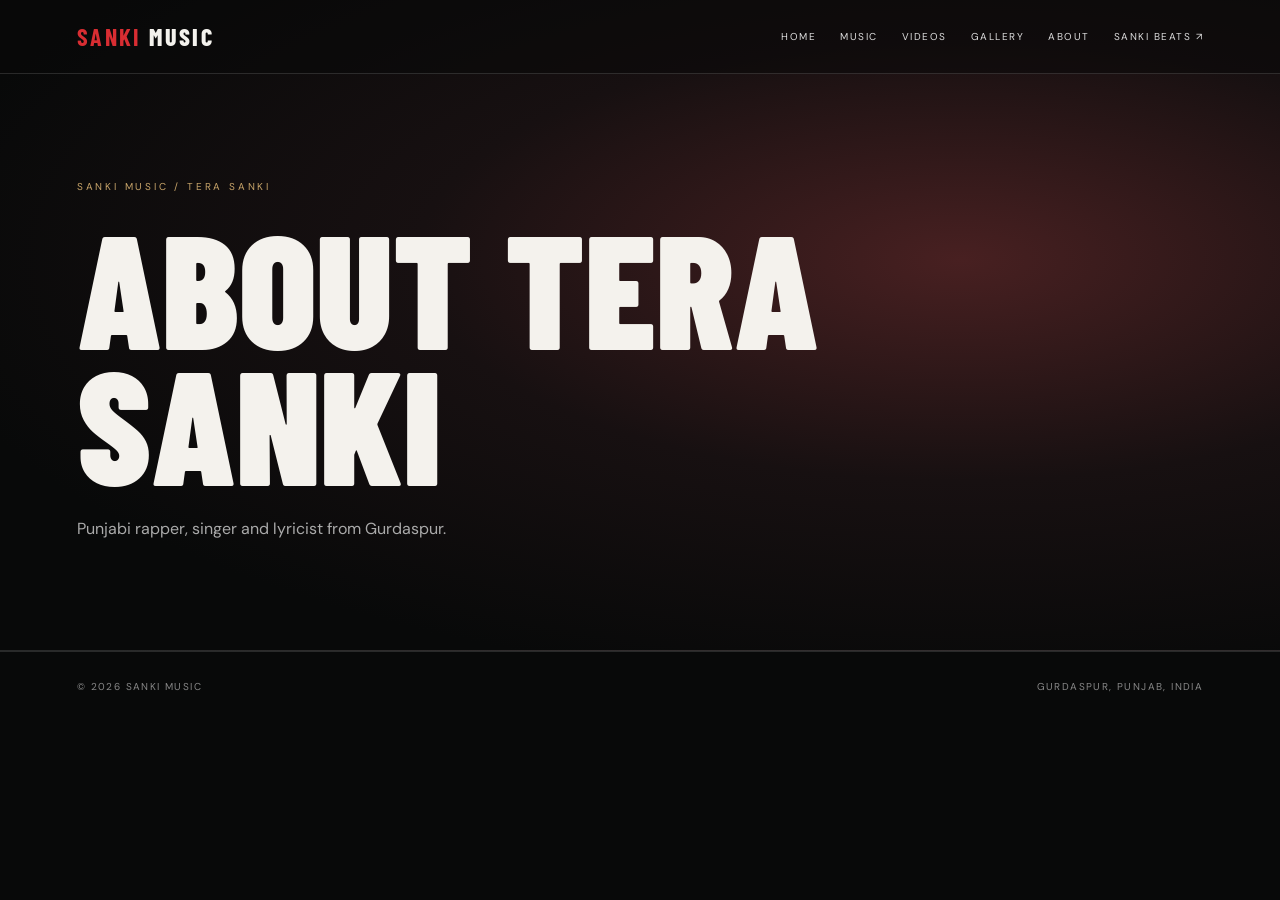
==== about.html @ 3a1e880e "first commit" ====
<!doctype html><html lang="en"><head><meta charset="utf-8"><meta name="viewport" content="width=device-width,initial-scale=1"><title>ABOUT TERA SANKI — Tera Sanki</title><link rel="icon" href="assets/icons/favicon.svg"><link rel="stylesheet" href="css/style.css"><script src="config.js" defer></script><script src="js/site.js" defer></script></head><body><header class="header"><a class="brand" href="index.html"><b>SANKI</b> MUSIC</a><nav><a href="index.html">Home</a><a href="music.html">Music</a><a href="videos.html">Videos</a><a href="gallery.html">Gallery</a><a href="about.html">About</a><a href="beats.html">Sanki Beats ↗</a></nav></header><main><section class="hero"><div class="container"><div class="eyebrow">Sanki Music / Tera Sanki</div><h1 class="display">ABOUT TERA SANKI</h1><p class="sub">Punjabi rapper, singer and lyricist from Gurdaspur.</p></div></section></main><footer class="footer"><span>© 2026 SANKI MUSIC</span><span>Gurdaspur, Punjab, India</span></footer></body></html>
---- css/style.css ----
@import url('https://fonts.googleapis.com/css2?family=Barlow+Condensed:wght@500;600;700;800;900&family=DM+Sans:wght@400;500;600;700&display=swap');
:root{--bg:#080909;--white:#f4f2ed;--muted:#aaa;--red:#d82d32;--gold:#c9a56a;--line:#ffffff22}
*{box-sizing:border-box}body{margin:0;background:var(--bg);color:var(--white);font-family:'DM Sans',sans-serif}a{color:inherit;text-decoration:none}.container{width:min(1160px,88vw);margin:auto}.header{position:absolute;z-index:9;top:0;width:100%;padding:22px 6vw;display:flex;justify-content:space-between;align-items:center;border-bottom:1px solid var(--line);background:#08090988}.brand{font:800 24px 'Barlow Condensed';letter-spacing:.1em}.brand b{color:var(--red)}nav{display:flex;gap:24px;align-items:center}nav a{font-size:10px;letter-spacing:.15em;text-transform:uppercase;color:#ddd}nav a:hover{color:var(--gold)}.hero{min-height:72vh;padding:180px 0 90px;background:radial-gradient(ellipse at 75% 40%,#482021,#171011 40%,#080909 78%);border-bottom:1px solid var(--line)}.eyebrow{color:var(--gold);font-size:10px;letter-spacing:.28em;text-transform:uppercase}.display{font:900 clamp(70px,13vw,160px)/.85 'Barlow Condensed';text-transform:uppercase;margin:25px 0}.outline{color:transparent;-webkit-text-stroke:1px #eee}.sub{color:var(--muted);line-height:1.8;max-width:620px}.btn{display:inline-block;border:1px solid #ffffff55;padding:15px 20px;font-size:10px;letter-spacing:.16em;text-transform:uppercase;margin:22px 10px 0 0;transition:.2s}.btn.primary,.btn:hover{background:var(--red);border-color:var(--red)}.section{padding:80px 0}.section h2{font:800 clamp(42px,6vw,76px)/.9 'Barlow Condensed';text-transform:uppercase;margin:15px 0 35px}.grid{display:grid;grid-template-columns:repeat(3,1fr);gap:15px}.card{border:1px solid var(--line);background:#111313;padding:24px;transition:.3s}.card:hover{transform:translateY(-5px);border-color:#ffffff66}.cover{height:190px;background:linear-gradient(140deg,#482021,#111);display:grid;place-items:center;font:900 42px 'Barlow Condensed';color:#ffffff99;margin:-24px -24px 22px}.meta{font-size:10px;letter-spacing:.12em;color:var(--gold);text-transform:uppercase}.card h3{font:700 32px 'Barlow Condensed';margin:10px 0}.card p{color:var(--muted);font-size:12px}.audio{width:100%;margin-top:14px;height:38px}.notice{border:1px solid #ffffff25;background:#101212;padding:25px;margin-top:35px;color:#bbb;line-height:1.8}.footer{padding:28px 6vw;border-top:1px solid var(--line);display:flex;justify-content:space-between;flex-wrap:wrap;gap:15px;color:#888;font-size:10px;letter-spacing:.14em;text-transform:uppercase}.coming{min-height:100vh;display:grid;place-items:center;text-align:center;background:radial-gradient(ellipse at center,#401b1d,#080909 65%);padding:30px}.coming h1{font:900 clamp(65px,12vw,130px)/.85 'Barlow Condensed';margin:20px 0}.coming p{color:#aaa}.hidden{display:none!important}@media(max-width:760px){.header{padding:18px 6vw}nav{gap:10px;flex-wrap:wrap;justify-content:flex-end}nav a{font-size:8px}.grid{grid-template-columns:1fr}.hero{padding-top:160px}.section{padding:60px 0}}
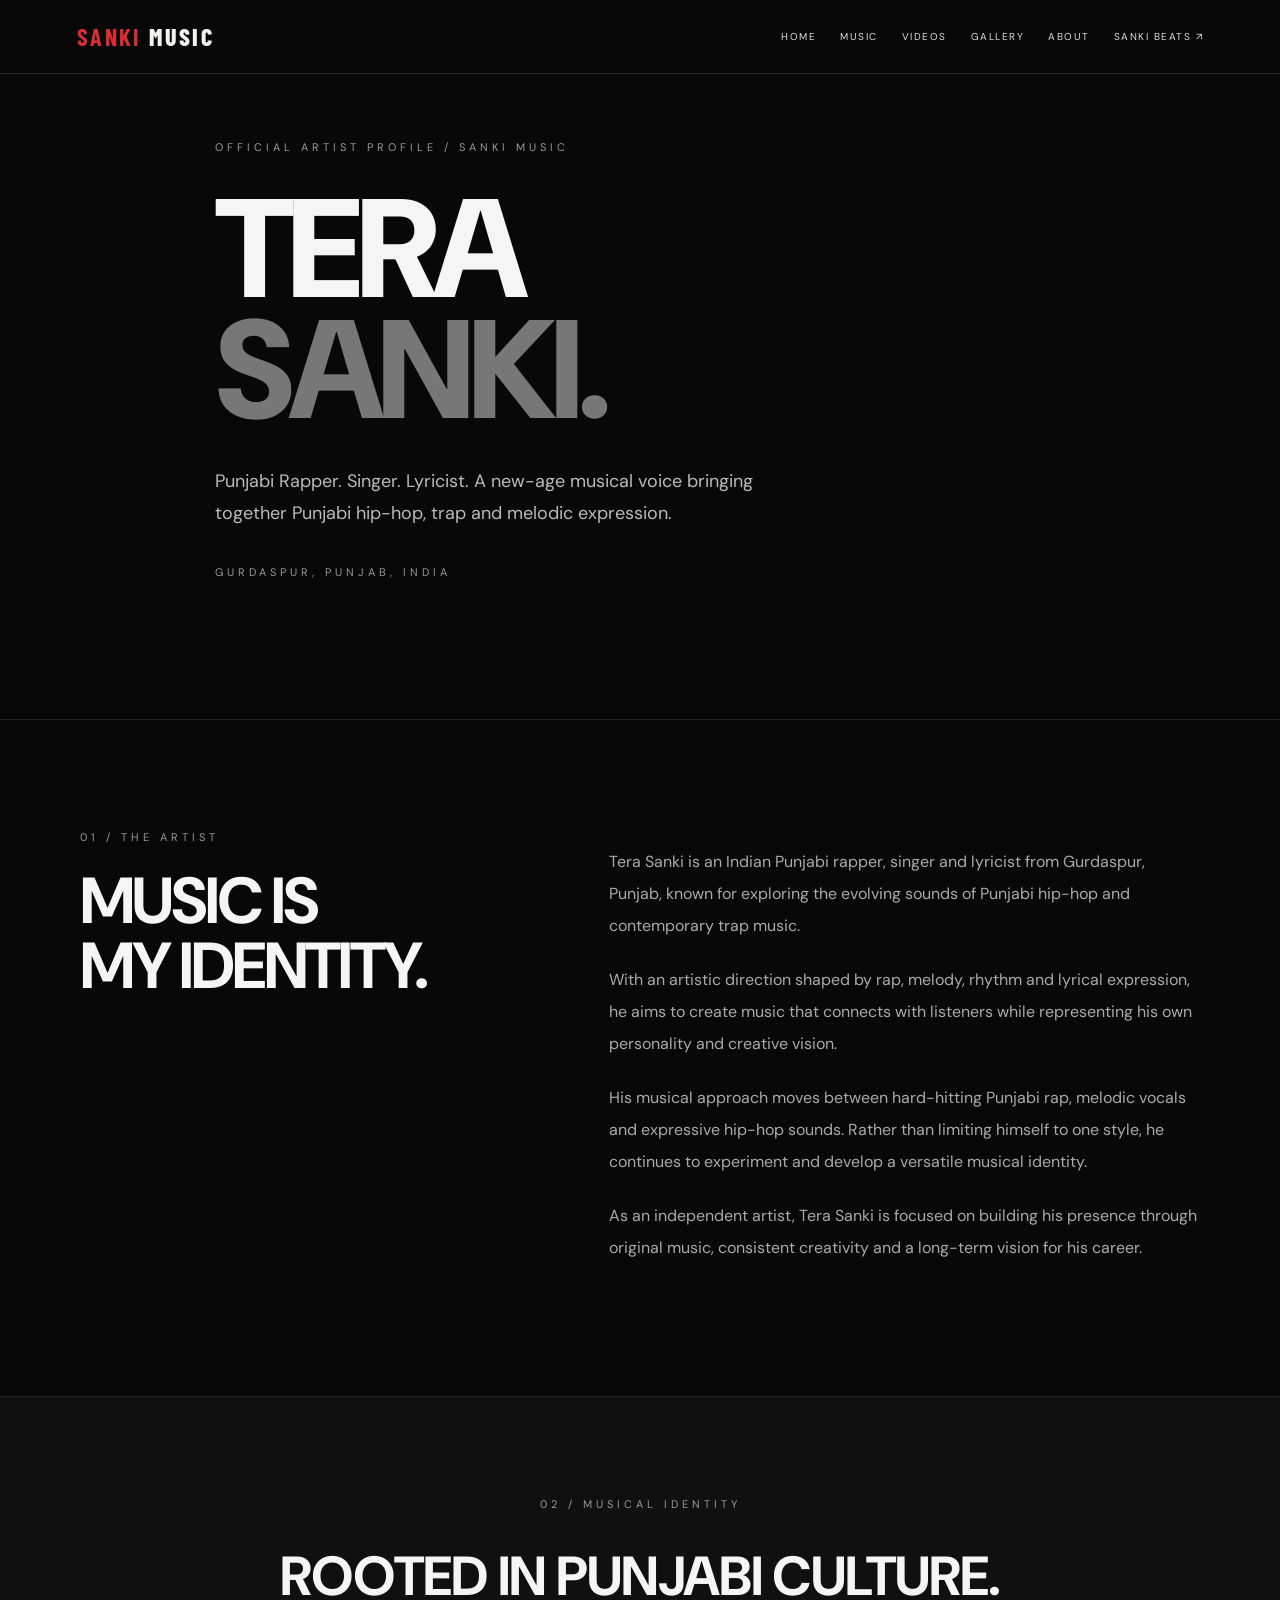
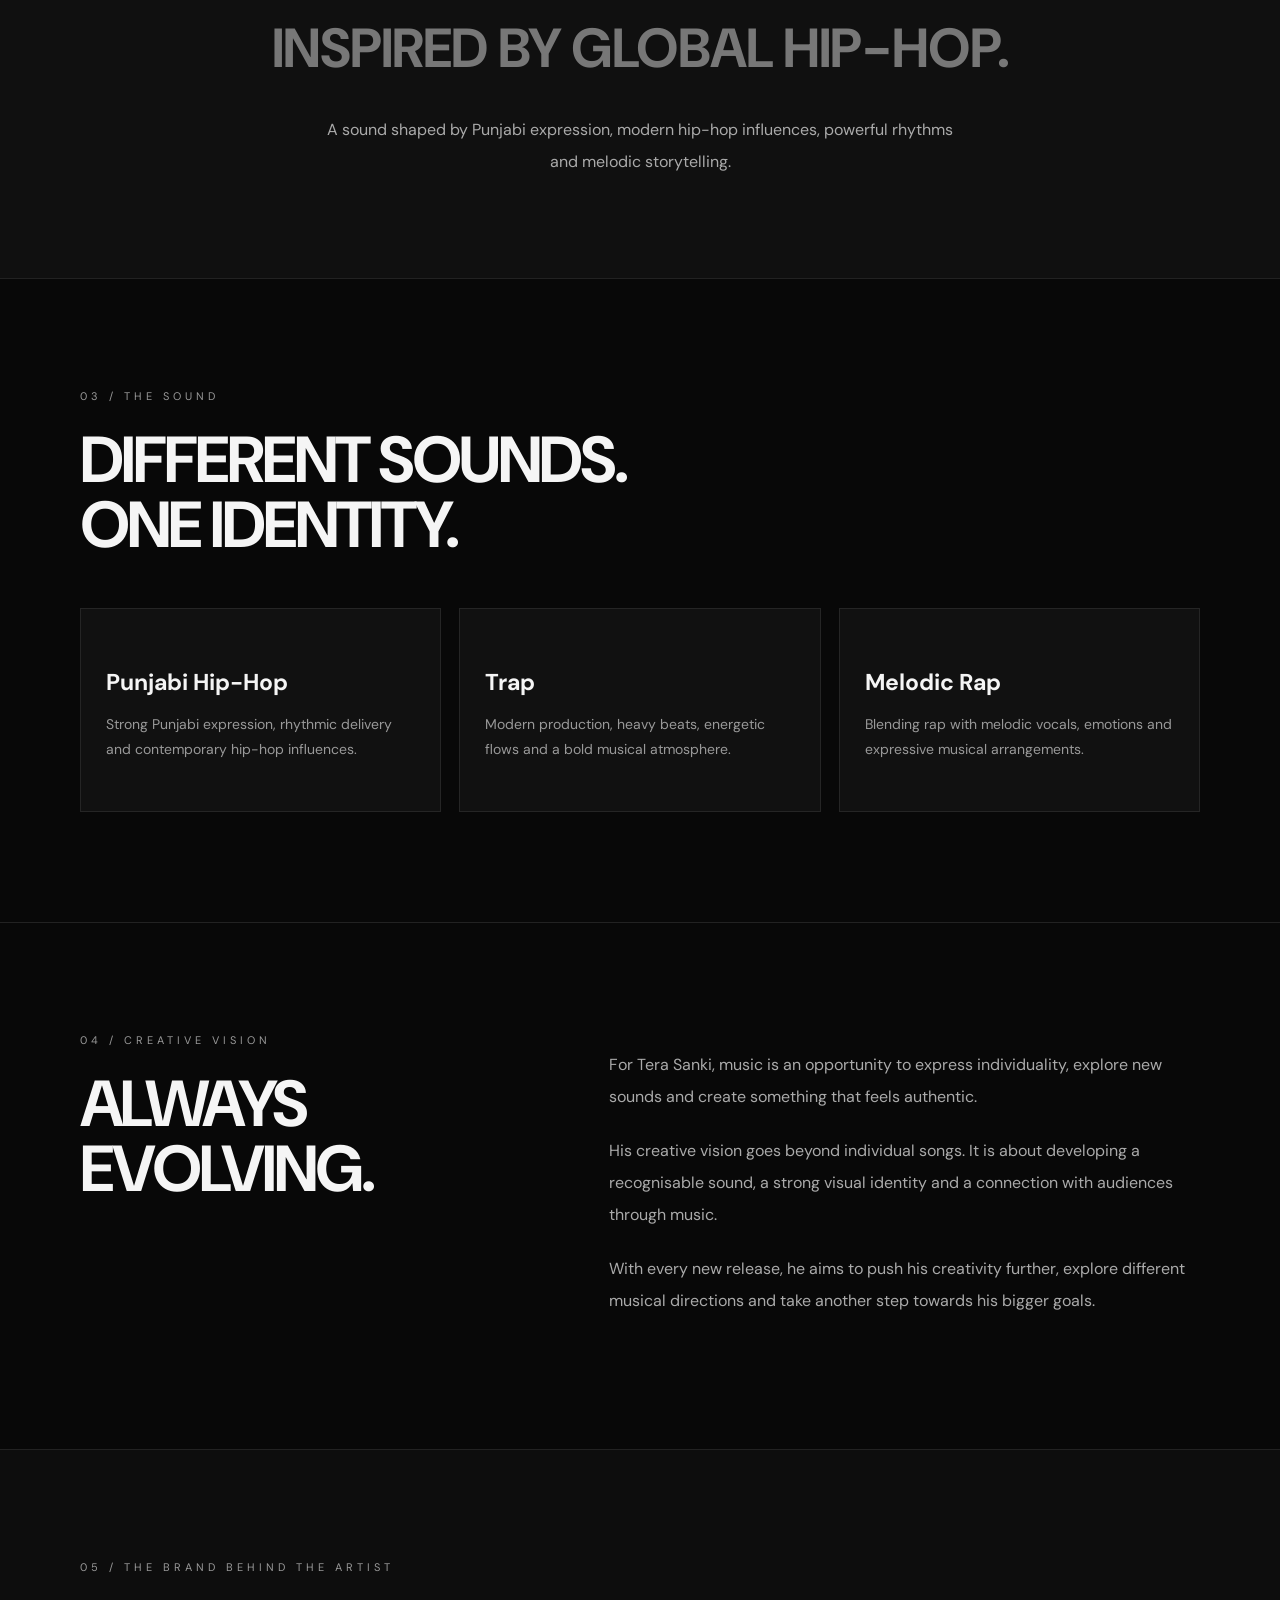
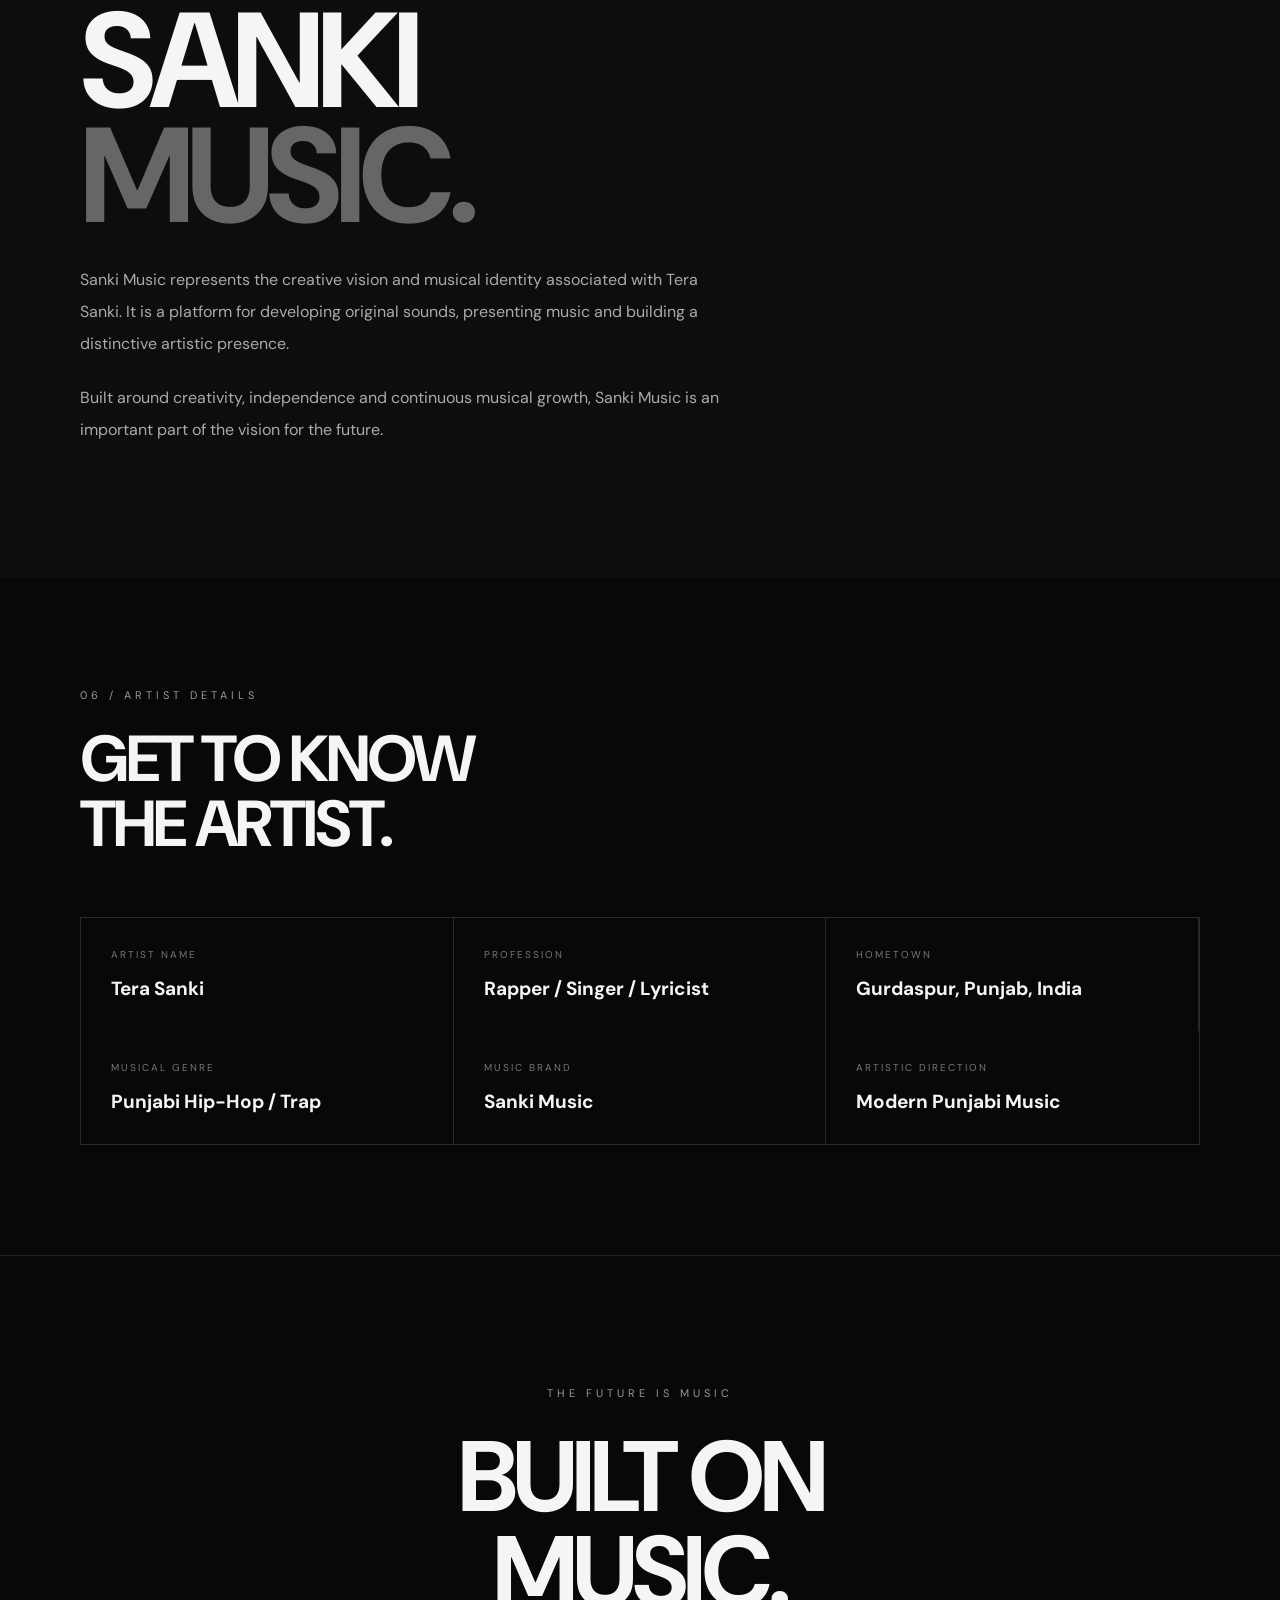
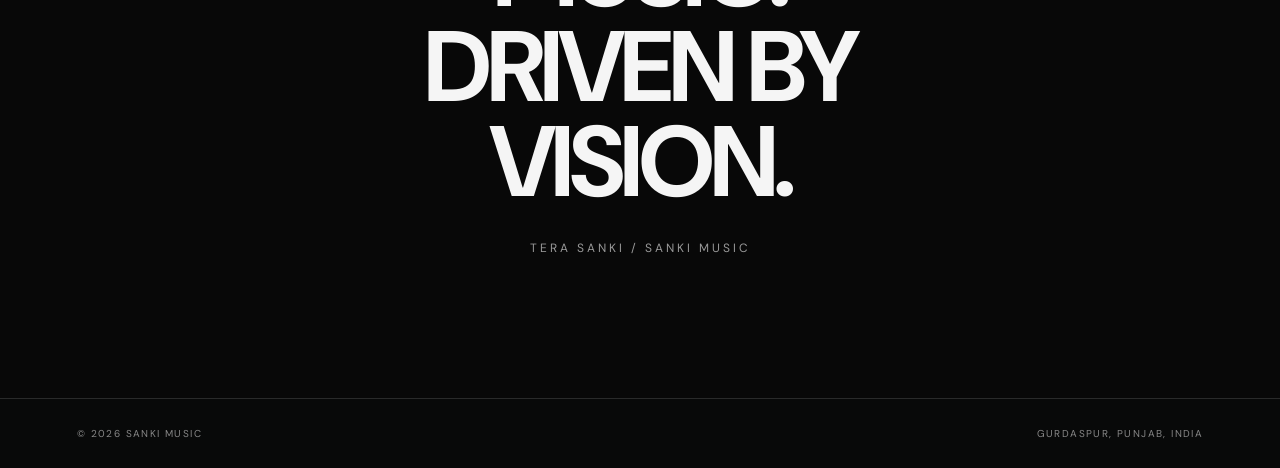
==== commit 063e03d2: "Update about.html" ====
--- a/about.html
+++ b/about.html
@@ -1 +1,552 @@
-<!doctype html><html lang="en"><head><meta charset="utf-8"><meta name="viewport" content="width=device-width,initial-scale=1"><title>ABOUT TERA SANKI — Tera Sanki</title><link rel="icon" href="assets/icons/favicon.svg"><link rel="stylesheet" href="css/style.css"><script src="config.js" defer></script><script src="js/site.js" defer></script></head><body><header class="header"><a class="brand" href="index.html"><b>SANKI</b> MUSIC</a><nav><a href="index.html">Home</a><a href="music.html">Music</a><a href="videos.html">Videos</a><a href="gallery.html">Gallery</a><a href="about.html">About</a><a href="beats.html">Sanki Beats ↗</a></nav></header><main><section class="hero"><div class="container"><div class="eyebrow">Sanki Music / Tera Sanki</div><h1 class="display">ABOUT TERA SANKI</h1><p class="sub">Punjabi rapper, singer and lyricist from Gurdaspur.</p></div></section></main><footer class="footer"><span>© 2026 SANKI MUSIC</span><span>Gurdaspur, Punjab, India</span></footer></body></html>+
+<!doctype html>
+<html lang="en">
+
+<head>
+  <meta charset="utf-8">
+  <meta name="viewport" content="width=device-width,initial-scale=1">
+
+  <title>ABOUT TERA SANKI — Official Artist Biography | Sanki Music</title>
+
+  <meta name="description" content="Discover Tera Sanki, a Punjabi rapper, singer and lyricist from Gurdaspur, Punjab, blending Punjabi hip-hop, trap and melodic sounds into his own musical identity.">
+
+  <link rel="icon" href="assets/icons/favicon.svg">
+  <link rel="stylesheet" href="css/style.css">
+
+  <script src="config.js" defer></script>
+  <script src="js/site.js" defer></script>
+
+  <style>
+    .about-page {
+      background: #080808;
+      color: #f5f5f5;
+      overflow: hidden;
+    }
+
+    .about-container {
+      width: min(1120px, 90%);
+      margin: auto;
+    }
+
+    .about-label {
+      font-size: 11px;
+      color: #999;
+      letter-spacing: 4px;
+      text-transform: uppercase;
+    }
+
+    .about-hero {
+      min-height: 80vh;
+      display: flex;
+      align-items: center;
+      position: relative;
+      background:
+        linear-gradient(90deg, #080808 5%, rgba(8,8,8,.85) 55%, rgba(8,8,8,.2)),
+        linear-gradient(0deg, #080808, transparent 60%),
+        url("assets/images/tera-sanki-about.jpg") center/cover no-repeat;
+      border-bottom: 1px solid #222;
+    }
+
+    .about-hero-content {
+      padding: 100px 0;
+      max-width: 850px;
+    }
+
+    .about-hero h1 {
+      font-size: clamp(65px, 12vw, 140px);
+      line-height: .86;
+      letter-spacing: -7px;
+      margin: 35px 0;
+      font-weight: 900;
+    }
+
+    .about-hero h1 span {
+      display: block;
+      color: #777;
+    }
+
+    .about-subtitle {
+      color: #bbb;
+      font-size: 18px;
+      line-height: 1.8;
+      max-width: 600px;
+    }
+
+    .about-section {
+      padding: 110px 0;
+      border-bottom: 1px solid #222;
+    }
+
+    .about-grid {
+      display: grid;
+      grid-template-columns: 1fr 1.3fr;
+      gap: 75px;
+      align-items: start;
+    }
+
+    .about-heading {
+      font-size: clamp(38px, 6vw, 65px);
+      line-height: 1;
+      letter-spacing: -3px;
+      margin: 25px 0;
+    }
+
+    .about-text {
+      color: #aaa;
+      font-size: 16px;
+      line-height: 2;
+      margin-bottom: 22px;
+    }
+
+    .about-highlight {
+      padding: 100px 20px;
+      text-align: center;
+      background: #101010;
+      border-bottom: 1px solid #222;
+    }
+
+    .about-highlight h2 {
+      font-size: clamp(30px, 5vw, 55px);
+      line-height: 1.3;
+      max-width: 850px;
+      margin: 30px auto;
+      letter-spacing: -1px;
+    }
+
+    .about-highlight h2 span {
+      color: #777;
+    }
+
+    .about-genre-grid {
+      display: grid;
+      grid-template-columns: repeat(3, 1fr);
+      gap: 18px;
+      margin-top: 50px;
+    }
+
+    .about-genre {
+      padding: 35px 25px;
+      background: #111;
+      border: 1px solid #252525;
+      transition: .3s;
+    }
+
+    .about-genre:hover {
+      border-color: #777;
+      transform: translateY(-5px);
+    }
+
+    .about-genre h3 {
+      font-size: 23px;
+      margin-bottom: 15px;
+    }
+
+    .about-genre p {
+      color: #999;
+      font-size: 14px;
+      line-height: 1.8;
+    }
+
+    .about-identity {
+      background: #0d0d0d;
+      padding: 110px 0;
+    }
+
+    .about-identity h2 {
+      font-size: clamp(65px, 12vw, 135px);
+      line-height: .85;
+      letter-spacing: -7px;
+      margin: 30px 0;
+    }
+
+    .about-identity h2 span {
+      color: #666;
+    }
+
+    .about-facts {
+      display: grid;
+      grid-template-columns: repeat(3, 1fr);
+      border: 1px solid #292929;
+      margin-top: 60px;
+    }
+
+    .about-fact {
+      padding: 30px;
+      border-right: 1px solid #292929;
+    }
+
+    .about-fact:last-child {
+      border-right: none;
+    }
+
+    .about-fact small {
+      display: block;
+      color: #777;
+      letter-spacing: 2px;
+      font-size: 10px;
+      margin-bottom: 15px;
+    }
+
+    .about-fact strong {
+      font-size: 19px;
+    }
+
+    .about-closing {
+      padding: 130px 20px;
+      text-align: center;
+    }
+
+    .about-closing h2 {
+      font-size: clamp(45px, 9vw, 100px);
+      line-height: .95;
+      letter-spacing: -5px;
+      margin: 30px 0;
+    }
+
+    .about-closing p {
+      color: #999;
+      font-size: 12px;
+      letter-spacing: 3px;
+      text-transform: uppercase;
+    }
+
+    @media(max-width:700px) {
+      .about-hero {
+        min-height: 70vh;
+        background-position: 60% center;
+      }
+
+      .about-hero h1 {
+        letter-spacing: -3px;
+      }
+
+      .about-section,
+      .about-identity {
+        padding: 75px 0;
+      }
+
+      .about-grid {
+        grid-template-columns: 1fr;
+        gap: 20px;
+      }
+
+      .about-genre-grid {
+        grid-template-columns: 1fr;
+      }
+
+      .about-facts {
+        grid-template-columns: 1fr;
+      }
+
+      .about-fact {
+        border-right: none;
+        border-bottom: 1px solid #292929;
+      }
+
+      .about-fact:last-child {
+        border-bottom: none;
+      }
+
+      .about-identity h2 {
+        letter-spacing: -3px;
+      }
+
+      .about-closing h2 {
+        letter-spacing: -2px;
+      }
+    }
+  </style>
+</head>
+
+<body>
+
+<header class="header">
+  <a class="brand" href="index.html"><b>SANKI</b> MUSIC</a>
+
+  <nav>
+    <a href="index.html">Home</a>
+    <a href="music.html">Music</a>
+    <a href="videos.html">Videos</a>
+    <a href="gallery.html">Gallery</a>
+    <a href="about.html">About</a>
+    <a href="beats.html">Sanki Beats ↗</a>
+  </nav>
+</header>
+
+<main class="about-page">
+
+  <!-- HERO -->
+
+  <section class="about-hero">
+    <div class="about-container about-hero-content">
+
+      <div class="about-label">
+        Official Artist Profile / Sanki Music
+      </div>
+
+      <h1>
+        TERA
+        <span>SANKI.</span>
+      </h1>
+
+      <p class="about-subtitle">
+        Punjabi Rapper. Singer. Lyricist.
+        A new-age musical voice bringing together
+        Punjabi hip-hop, trap and melodic expression.
+      </p>
+
+      <div class="about-label" style="margin-top:35px">
+        GURDASPUR, PUNJAB, INDIA
+      </div>
+
+    </div>
+  </section>
+
+  <!-- BIOGRAPHY -->
+
+  <section class="about-section">
+    <div class="about-container about-grid">
+
+      <div>
+        <div class="about-label">01 / The Artist</div>
+
+        <h2 class="about-heading">
+          MUSIC IS<br>MY IDENTITY.
+        </h2>
+      </div>
+
+      <div>
+
+        <p class="about-text">
+          Tera Sanki is an Indian Punjabi rapper, singer and lyricist
+          from Gurdaspur, Punjab, known for exploring the evolving
+          sounds of Punjabi hip-hop and contemporary trap music.
+        </p>
+
+        <p class="about-text">
+          With an artistic direction shaped by rap, melody,
+          rhythm and lyrical expression, he aims to create music
+          that connects with listeners while representing his
+          own personality and creative vision.
+        </p>
+
+        <p class="about-text">
+          His musical approach moves between hard-hitting Punjabi
+          rap, melodic vocals and expressive hip-hop sounds.
+          Rather than limiting himself to one style, he continues
+          to experiment and develop a versatile musical identity.
+        </p>
+
+        <p class="about-text">
+          As an independent artist, Tera Sanki is focused on
+          building his presence through original music,
+          consistent creativity and a long-term vision
+          for his career.
+        </p>
+
+      </div>
+    </div>
+  </section>
+
+  <!-- MUSIC IDENTITY -->
+
+  <section class="about-highlight">
+
+    <div class="about-label">02 / Musical Identity</div>
+
+    <h2>
+      ROOTED IN PUNJABI CULTURE.
+      <span>INSPIRED BY GLOBAL HIP-HOP.</span>
+    </h2>
+
+    <p class="about-text" style="margin:auto;max-width:650px">
+      A sound shaped by Punjabi expression, modern hip-hop
+      influences, powerful rhythms and melodic storytelling.
+    </p>
+
+  </section>
+
+  <!-- GENRES -->
+
+  <section class="about-section">
+    <div class="about-container">
+
+      <div class="about-label">03 / The Sound</div>
+
+      <h2 class="about-heading">
+        DIFFERENT SOUNDS.<br>
+        ONE IDENTITY.
+      </h2>
+
+      <div class="about-genre-grid">
+
+        <div class="about-genre">
+          <h3>Punjabi Hip-Hop</h3>
+          <p>
+            Strong Punjabi expression, rhythmic delivery
+            and contemporary hip-hop influences.
+          </p>
+        </div>
+
+        <div class="about-genre">
+          <h3>Trap</h3>
+          <p>
+            Modern production, heavy beats, energetic flows
+            and a bold musical atmosphere.
+          </p>
+        </div>
+
+        <div class="about-genre">
+          <h3>Melodic Rap</h3>
+          <p>
+            Blending rap with melodic vocals, emotions
+            and expressive musical arrangements.
+          </p>
+        </div>
+
+      </div>
+
+    </div>
+  </section>
+
+  <!-- CREATIVE VISION -->
+
+  <section class="about-section">
+    <div class="about-container about-grid">
+
+      <div>
+        <div class="about-label">04 / Creative Vision</div>
+
+        <h2 class="about-heading">
+          ALWAYS<br>EVOLVING.
+        </h2>
+      </div>
+
+      <div>
+
+        <p class="about-text">
+          For Tera Sanki, music is an opportunity to express
+          individuality, explore new sounds and create something
+          that feels authentic.
+        </p>
+
+        <p class="about-text">
+          His creative vision goes beyond individual songs.
+          It is about developing a recognisable sound,
+          a strong visual identity and a connection with
+          audiences through music.
+        </p>
+
+        <p class="about-text">
+          With every new release, he aims to push his creativity
+          further, explore different musical directions
+          and take another step towards his bigger goals.
+        </p>
+
+      </div>
+
+    </div>
+  </section>
+
+  <!-- SANKI MUSIC -->
+
+  <section class="about-identity">
+    <div class="about-container">
+
+      <div class="about-label">05 / The Brand Behind The Artist</div>
+
+      <h2>
+        SANKI<br>
+        <span>MUSIC.</span>
+      </h2>
+
+      <p class="about-text" style="max-width:650px">
+        Sanki Music represents the creative vision and musical
+        identity associated with Tera Sanki. It is a platform
+        for developing original sounds, presenting music
+        and building a distinctive artistic presence.
+      </p>
+
+      <p class="about-text" style="max-width:650px">
+        Built around creativity, independence and continuous
+        musical growth, Sanki Music is an important part
+        of the vision for the future.
+      </p>
+
+    </div>
+  </section>
+
+  <!-- ARTIST DETAILS -->
+
+  <section class="about-section">
+    <div class="about-container">
+
+      <div class="about-label">06 / Artist Details</div>
+
+      <h2 class="about-heading">
+        GET TO KNOW<br>THE ARTIST.
+      </h2>
+
+      <div class="about-facts">
+
+        <div class="about-fact">
+          <small>ARTIST NAME</small>
+          <strong>Tera Sanki</strong>
+        </div>
+
+        <div class="about-fact">
+          <small>PROFESSION</small>
+          <strong>Rapper / Singer / Lyricist</strong>
+        </div>
+
+        <div class="about-fact">
+          <small>HOMETOWN</small>
+          <strong>Gurdaspur, Punjab, India</strong>
+        </div>
+
+        <div class="about-fact">
+          <small>MUSICAL GENRE</small>
+          <strong>Punjabi Hip-Hop / Trap</strong>
+        </div>
+
+        <div class="about-fact">
+          <small>MUSIC BRAND</small>
+          <strong>Sanki Music</strong>
+        </div>
+
+        <div class="about-fact">
+          <small>ARTISTIC DIRECTION</small>
+          <strong>Modern Punjabi Music</strong>
+        </div>
+
+      </div>
+
+    </div>
+  </section>
+
+  <!-- CLOSING -->
+
+  <section class="about-closing">
+
+    <div class="about-label">The Future Is Music</div>
+
+    <h2>
+      BUILT ON<br>
+      MUSIC.<br>
+      DRIVEN BY<br>
+      VISION.
+    </h2>
+
+    <p>TERA SANKI / SANKI MUSIC</p>
+
+  </section>
+
+</main>
+
+<footer class="footer">
+  <span>© 2026 SANKI MUSIC</span>
+  <span>Gurdaspur, Punjab, India</span>
+</footer>
+
+</body>
+</html>
